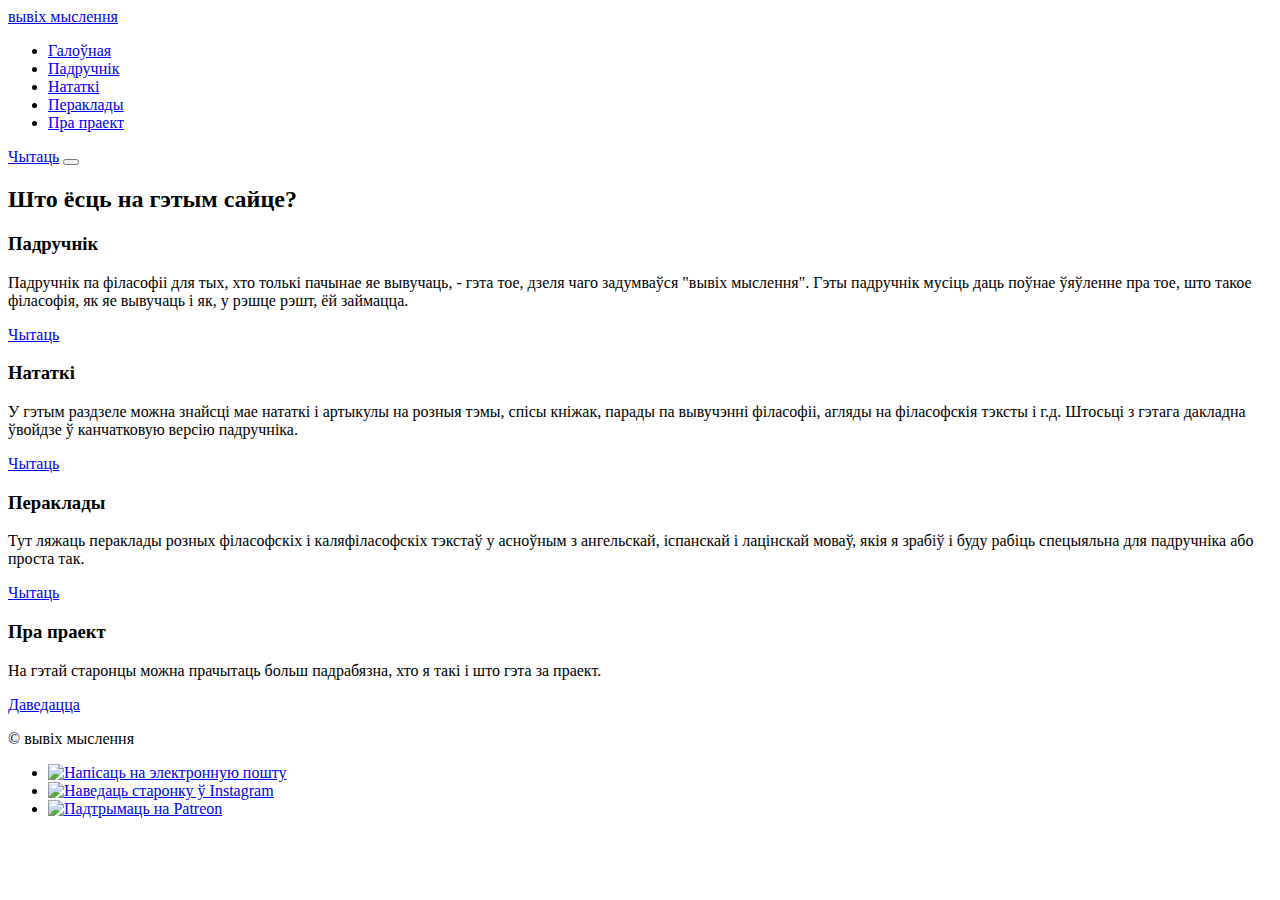
==== index.html @ 7fcd25c3 "Fix index.html for deploying" ====
<!DOCTYPE html>
<html lang="by">
  <head>
    <meta charset="UTF-8" />
    <meta name="viewport" content="width=device-width, initial-scale=1.0" />
    <title>вывіх мыслення</title>
    <link rel="stylesheet" href="styles.css" />
  </head>
  <body>
    <div class="page-container">
      <header class="header">
        <a class="header-logo link-decoration-none" href="index.html"
          >вывіх мыслення</a
        >
        <nav class="header-menu">
          <ul class="header-menu-list">
            <li class="header-menu-item">
              <a
                class="header-menu-link link-decoration-none is-current"
                href="index.html"
                >Галоўная</a
              >
            </li>
            <li class="header-menu-item">
              <a
                class="header-menu-link link-decoration-none"
                href="handbook.html"
                >Падручнік</a
              >
            </li>
            <li class="header-menu-item">
              <a class="header-menu-link link-decoration-none" href="notes.html"
                >Нататкі</a
              >
            </li>
            <li class="header-menu-item">
              <a
                class="header-menu-link link-decoration-none"
                href="translations.html"
                >Пераклады</a
              >
            </li>
            <li class="header-menu-item">
              <a class="header-menu-link link-decoration-none" href="about.html"
                >Пра праект</a
              >
            </li>
          </ul>
        </nav>
        <div class="header-actions">
          <a class="read-button read-button-white" href="./handbook.html"
            >Чытаць</a
          >
          <button class="header-burger-button" type="button">
            <span class="header-burger-button-line"></span>
            <span class="header-burger-button-line"></span>
            <span class="header-burger-button-line"></span>
          </button>
        </div>
      </header>
      <main class="container main-container">
        <h2 class="page-title">Што ёсць на гэтым сайце?</h2>
        <section class="card-field">
          <article class="content-card">
            <h3>Падручнік</h3>
            <p>
              Падручнік па філасофіі для тых, хто толькі пачынае яе вывучаць, -
              гэта тое, дзеля чаго задумваўся "вывіх мыслення". Гэты падручнік
              мусіць даць поўнае ўяўленне пра тое, што такое філасофія, як яе
              вывучаць і як, у рэшце рэшт, ёй займацца.
            </p>
            <a class="read-button" href="./handbook.html">Чытаць</a>
          </article>
          <article class="content-card">
            <h3>Нататкі</h3>
            <p>
              У гэтым раздзеле можна знайсці мае нататкі і артыкулы на розныя
              тэмы, спісы кніжак, парады па вывучэнні філасофіі, агляды на
              філасофскія тэксты і г.д. Штосьці з гэтага дакладна ўвойдзе ў
              канчатковую версію падручніка.
            </p>
            <a class="read-button" href="./notes.html">Чытаць</a>
          </article>
          <article class="content-card">
            <h3>Пераклады</h3>
            <p>
              Тут ляжаць пераклады розных філасофскіх і каляфіласофскіх тэкстаў
              у асноўным з ангельскай, іспанскай і лацінскай моваў, якія я
              зрабіў і буду рабіць спецыяльна для падручніка або проста так.
            </p>
            <a class="read-button" href="./translations.html">Чытаць</a>
          </article>
          <article class="content-card">
            <h3>Пра праект</h3>
            <p>
              На гэтай старонцы можна прачытаць больш падрабязна, хто я такі і
              што гэта за праект.
            </p>
            <a class="read-button" href="./about.html">Даведацца</a>
          </article>
        </section>
      </main>
      <footer class="footer">
        <p class="copyright">&copy вывіх мыслення</p>
        <ul class="footer-menu-list">
          <li>
            <a href="mailto:jauhien.k@gmail.com"
              ><img
                class="contacts-icon"
                src="./images/email-icon.svg"
                alt="Напісаць на электронную пошту"
                width="40"
                height="40"
            /></a>
          </li>
          <li>
            <a
              href="https://www.instagram.com/luxation.of.thinking"
              target="_blank"
              ><img
                src="./images/instagram-icon.svg"
                alt="Наведаць старонку ў Instagram"
                width="40"
                height="40"
            /></a>
          </li>
          <li>
            <a
              href="https://www.patreon.com/luxation_of_thinking"
              target="_blank"
              ><img
                src="./images/patreon-icon.svg"
                alt="Падтрымаць на Patreon"
                width="35"
                height="35"
            /></a>
          </li>
        </ul>
      </footer>
    </div>
  </body>
</html>
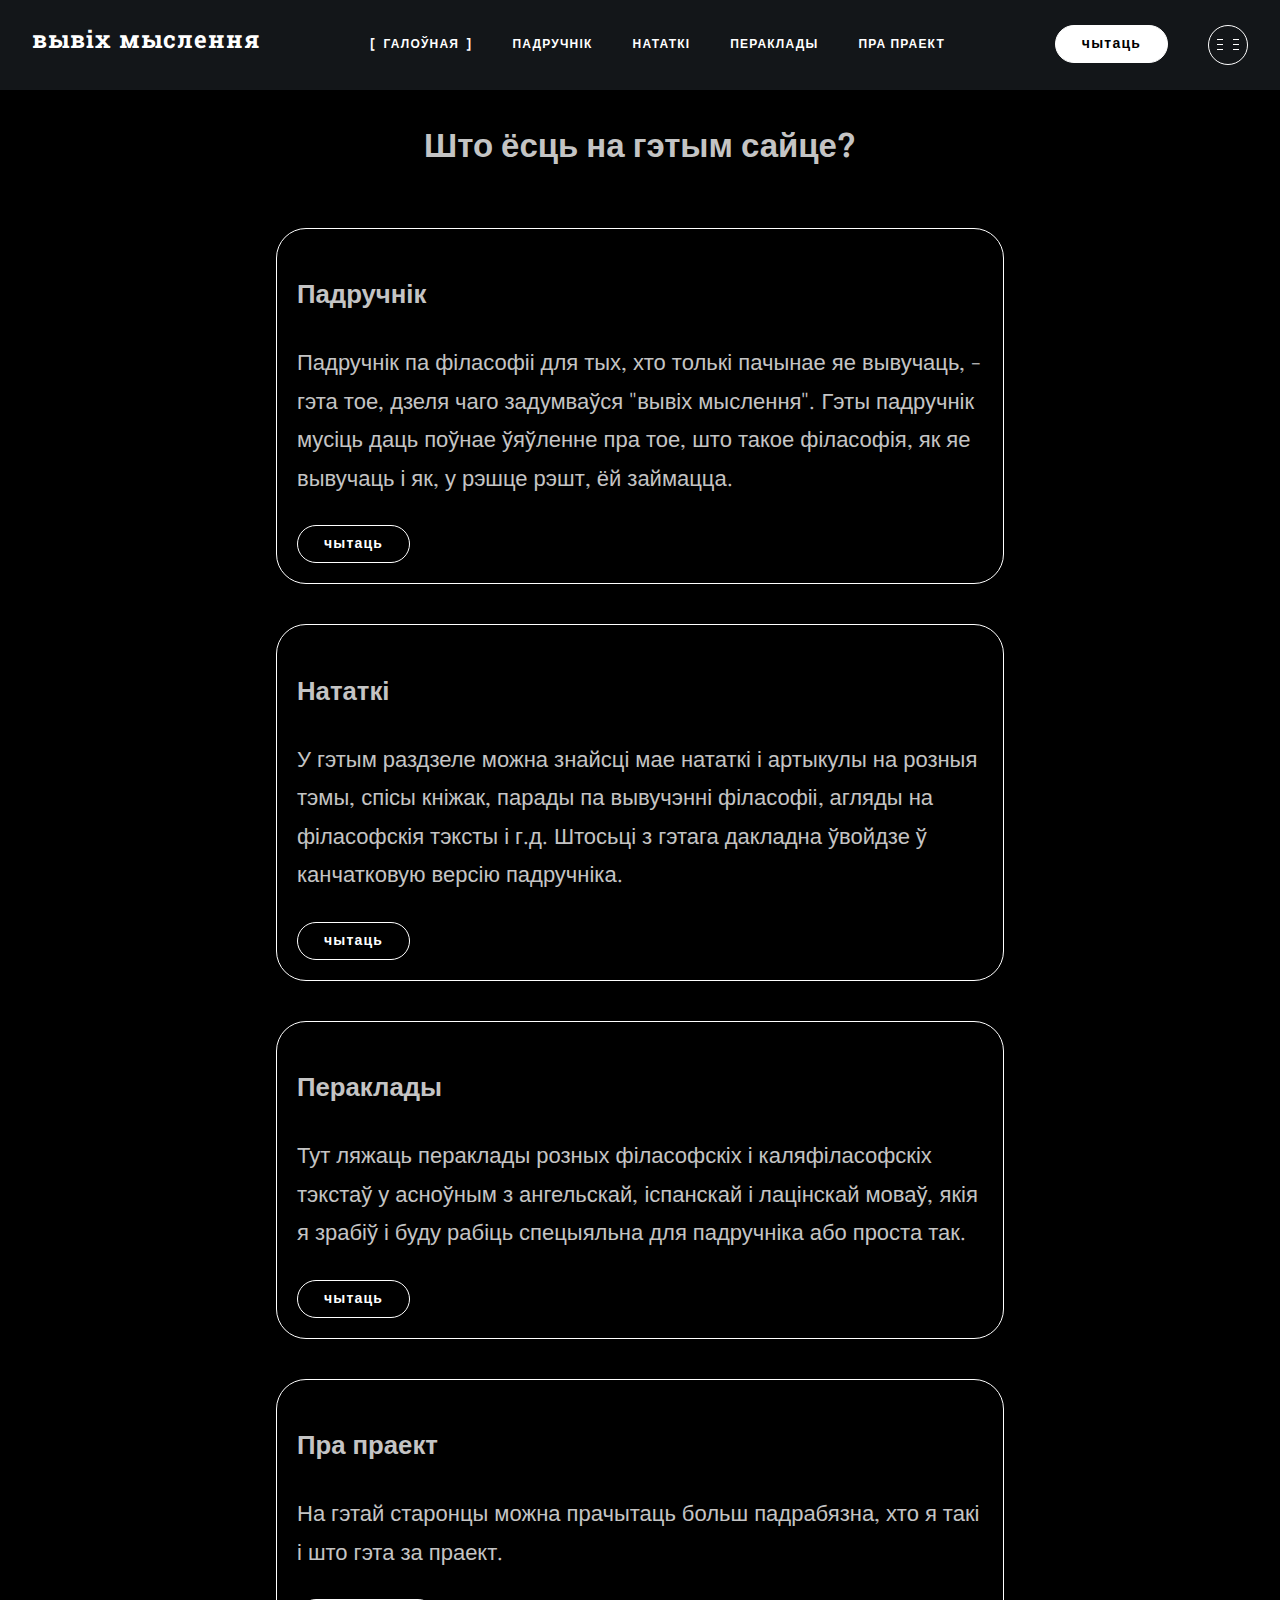
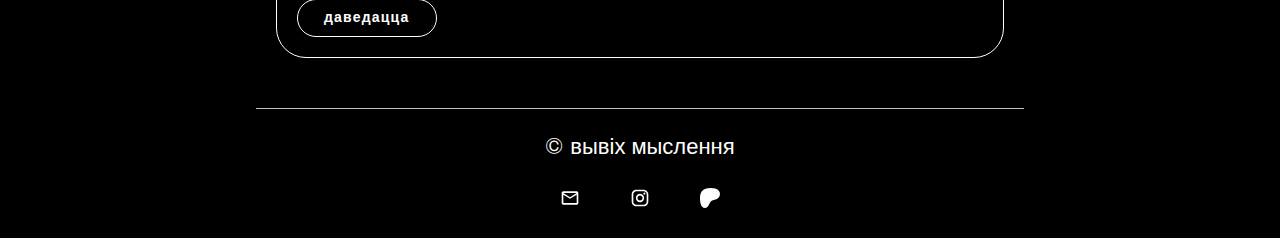
==== commit d61dd051: "Fixed problem with links on index.html" ====
--- a/index.html
+++ b/index.html
@@ -4,12 +4,12 @@
     <meta charset="UTF-8" />
     <meta name="viewport" content="width=device-width, initial-scale=1.0" />
     <title>вывіх мыслення</title>
-    <link rel="stylesheet" href="styles.css" />
+    <link rel="stylesheet" href="./src/styles.css" />
   </head>
   <body>
     <div class="page-container">
       <header class="header">
-        <a class="header-logo link-decoration-none" href="index.html"
+        <a class="header-logo link-decoration-none" href="./index.html"
           >вывіх мыслення</a
         >
         <nav class="header-menu">
@@ -17,38 +17,42 @@
             <li class="header-menu-item">
               <a
                 class="header-menu-link link-decoration-none is-current"
-                href="index.html"
+                href="./index.html"
                 >Галоўная</a
               >
             </li>
             <li class="header-menu-item">
               <a
                 class="header-menu-link link-decoration-none"
-                href="handbook.html"
+                href="./src/handbook.html"
                 >Падручнік</a
               >
             </li>
             <li class="header-menu-item">
-              <a class="header-menu-link link-decoration-none" href="notes.html"
+              <a
+                class="header-menu-link link-decoration-none"
+                href="./src/notes.html"
                 >Нататкі</a
               >
             </li>
             <li class="header-menu-item">
               <a
                 class="header-menu-link link-decoration-none"
-                href="translations.html"
+                href="./src/translations.html"
                 >Пераклады</a
               >
             </li>
             <li class="header-menu-item">
-              <a class="header-menu-link link-decoration-none" href="about.html"
+              <a
+                class="header-menu-link link-decoration-none"
+                href="./src/about.html"
                 >Пра праект</a
               >
             </li>
           </ul>
         </nav>
         <div class="header-actions">
-          <a class="read-button read-button-white" href="./handbook.html"
+          <a class="read-button read-button-white" href="./src/handbook.html"
             >Чытаць</a
           >
           <button class="header-burger-button" type="button">
@@ -69,7 +73,7 @@
               мусіць даць поўнае ўяўленне пра тое, што такое філасофія, як яе
               вывучаць і як, у рэшце рэшт, ёй займацца.
             </p>
-            <a class="read-button" href="./handbook.html">Чытаць</a>
+            <a class="read-button" href="./src/handbook.html">Чытаць</a>
           </article>
           <article class="content-card">
             <h3>Нататкі</h3>
@@ -79,7 +83,7 @@
               філасофскія тэксты і г.д. Штосьці з гэтага дакладна ўвойдзе ў
               канчатковую версію падручніка.
             </p>
-            <a class="read-button" href="./notes.html">Чытаць</a>
+            <a class="read-button" href="./src/notes.html">Чытаць</a>
           </article>
           <article class="content-card">
             <h3>Пераклады</h3>
@@ -88,7 +92,7 @@
               у асноўным з ангельскай, іспанскай і лацінскай моваў, якія я
               зрабіў і буду рабіць спецыяльна для падручніка або проста так.
             </p>
-            <a class="read-button" href="./translations.html">Чытаць</a>
+            <a class="read-button" href="./src/translations.html">Чытаць</a>
           </article>
           <article class="content-card">
             <h3>Пра праект</h3>
@@ -96,7 +100,7 @@
               На гэтай старонцы можна прачытаць больш падрабязна, хто я такі і
               што гэта за праект.
             </p>
-            <a class="read-button" href="./about.html">Даведацца</a>
+            <a class="read-button" href="./src/about.html">Даведацца</a>
           </article>
         </section>
       </main>
@@ -107,7 +111,7 @@
             <a href="mailto:jauhien.k@gmail.com"
               ><img
                 class="contacts-icon"
-                src="./images/email-icon.svg"
+                src="./src/images/email-icon.svg"
                 alt="Напісаць на электронную пошту"
                 width="40"
                 height="40"
@@ -118,7 +122,7 @@
               href="https://www.instagram.com/luxation.of.thinking"
               target="_blank"
               ><img
-                src="./images/instagram-icon.svg"
+                src="./src/images/instagram-icon.svg"
                 alt="Наведаць старонку ў Instagram"
                 width="40"
                 height="40"
@@ -129,7 +133,7 @@
               href="https://www.patreon.com/luxation_of_thinking"
               target="_blank"
               ><img
-                src="./images/patreon-icon.svg"
+                src="./src/images/patreon-icon.svg"
                 alt="Падтрымаць на Patreon"
                 width="35"
                 height="35"
--- a/src/styles.css
+++ b/src/styles.css
@@ -0,0 +1,418 @@
+@font-face {
+  font-family: 'Epilogue';
+  src: url(./fonts/Epilogue-Regular.woff2) format('woff2');
+  font-weight: 300;
+  font-style: normal;
+  font-display: swap;
+}
+
+@font-face {
+  font-family: 'Epilogue';
+  src: url(./fonts/Epilogue-Bold.woff2) format('woff2');
+  font-weight: 700;
+  font-style: normal;
+  font-display: swap;
+}
+
+@font-face {
+  font-family: 'Roboto Slab';
+  src: url(./fonts/RobotoSlab-Bold.woff2) format('woff2');
+  font-weight: 700;
+  font-style: normal;
+  font-display: swap;
+}
+
+/* styles normalization */
+
+*,
+*::before,
+*::after {
+  box-sizing: border-box;
+}
+
+:where(ul, ol):where([class]) {
+  padding-left: 0;
+}
+
+body,
+:where(blockquote, figure):where([class]) {
+  margin: 0;
+}
+
+:where(h1, h2, h3, h4, h5, h6, p, ul, ol, dl):where([class]) {
+  margin-block: 0;
+}
+
+:where(dd[class]) {
+  margin-left: 0;
+}
+
+:where(fieldset[class]) {
+  margin-left: 0;
+  padding: 0;
+  border: none;
+}
+
+:where(ul[class]) {
+  list-style: none;
+}
+
+p {
+  --paragraphMarginBottom: 24px;
+
+  margin-block: 0;
+}
+
+p:where(:not([class]):not(:last-child)) {
+  margin-bottom: var(--paragraphMarginBottom);
+}
+
+img {
+  display: block;
+  max-width: 100%;
+}
+
+input,
+textarea,
+select,
+button {
+  font: inherit;
+}
+
+html {
+  height: 100%;
+}
+
+html,
+:has(:target) {
+  scroll-behavior: smooth;
+}
+
+body {
+  min-height: 100%;
+  line-height: 1.5;
+}
+
+svg *[fill] {
+  fill: currentColor;
+}
+svg *[stroke] {
+  stroke: currentColor;
+}
+
+svg * {
+  transition-property: fill, stroke;
+}
+
+@media (prefers-reduced-motion: reduce) {
+  * {
+    animation-duration: 0.01ms !important;
+    animation-iteration-count: 1 !important;
+    transition-duration: 0.01ms !important;
+    scroll-behavior: auto !important;
+  }
+}
+
+/* styles normalization end */
+
+:root {
+  --color-dark: #000;
+  --color-dark-alternate: #131619;
+  --color-light: #fff;
+  --color-dark-gray: #404040;
+  --color-light-gray: #c4c4c4;
+
+  --border-radius: 30px;
+  --border: 1px solid var(--color-light);
+
+  --font-family-base: 'Epilogue', sans-serif;
+
+  --container-width: 1300px;
+
+  --transition-duration: 0.2;
+}
+
+body {
+  font-family: var(--font-family-base);
+  font-weight: 300;
+  font-size: 22px;
+  line-height: 1.75;
+  color: var(--color-light);
+  background-color: var(--color-dark);
+}
+
+a,
+button {
+  transition-duration: var(--transition-duration);
+}
+
+a {
+  color: var(--color-light);
+}
+
+.link-decoration-none {
+  text-decoration: none;
+}
+
+h1::selection,
+h2::selection,
+h3::selection,
+h4::selection,
+h5::selection,
+h6::selection,
+a::selection,
+p::selection {
+  background-color: var(--color-light-gray);
+}
+
+.header {
+  display: flex;
+  justify-content: space-between;
+  align-items: baseline;
+  column-gap: 20px;
+  padding-inline: 32px;
+  background-color: var(--color-dark-alternate);
+}
+
+.header-logo {
+  font-family: 'Roboto Slab';
+  font-size: 24px;
+  letter-spacing: 1.1px;
+  white-space: nowrap;
+}
+
+.header-menu-list {
+  display: flex;
+  column-gap: 40px;
+}
+
+.header-menu-link {
+  display: inline-flex;
+  height: 90px;
+  align-items: center;
+  column-gap: 7px;
+  text-transform: uppercase;
+  white-space: nowrap;
+  font-size: 12px;
+  font-weight: 700;
+  letter-spacing: 1.2px;
+}
+
+.header-menu-link.is-current::before {
+  content: '[';
+}
+
+.header-menu-link.is-current::after {
+  content: ']';
+}
+
+.header-actions {
+  display: flex;
+  column-gap: 40px;
+}
+
+.read-button {
+  display: inline-flex;
+  align-items: center;
+  height: 38px;
+  padding-inline: 26px;
+  font-size: 14px;
+  font-weight: 700;
+  line-height: 2;
+  letter-spacing: 1.2px;
+  text-transform: lowercase;
+  text-decoration: none;
+  border: var(--border);
+  border-radius: var(--border-radius);
+  flex: 1;
+}
+
+.read-button-white {
+  color: var(--color-dark);
+  background-color: var(--color-light);
+}
+
+.header-burger-button {
+  display: inline-flex;
+  flex-direction: column;
+  justify-content: center;
+  row-gap: 4px;
+  width: 40px;
+  height: 40px;
+  padding-left: 8px;
+  color: var(--color-light);
+  background-color: transparent;
+  border: var(--border);
+  border-radius: var(--border-radius);
+}
+
+.header-burger-button-line {
+  width: 6px;
+  height: 1px;
+  background-color: currentColor;
+  box-shadow: 16px 0 0 currentColor;
+}
+
+.page-title {
+  text-align: center;
+  margin-block: 30px;
+}
+
+.centered-text {
+  text-align: center;
+  margin-block: 20px;
+}
+
+.base-list {
+  list-style: none;
+}
+
+.page-container {
+  display: flex;
+  flex-direction: column;
+  min-height: 100vh;
+}
+
+.container {
+  margin-inline: auto;
+  padding-inline: auto;
+  width: 60%;
+  color: var(--color-light-gray);
+}
+
+.main-container {
+  flex: 1;
+  border-bottom: 1px solid var(--color-light-gray);
+  padding-bottom: 30px;
+}
+
+.about {
+  display: flex;
+  flex-direction: column;
+  align-items: center;
+  justify-content: center;
+  text-align: center;
+  margin: 50px;
+}
+
+.card-field {
+  display: flex;
+  flex-direction: column;
+  justify-content: center;
+}
+
+.content-card {
+  border: var(--border);
+  border-radius: var(--border-radius);
+  padding: 20px;
+  margin: 20px;
+}
+
+.rounded-image {
+  border-radius: 50%;
+  min-width: 300px;
+  width: 300px;
+  height: 300px;
+  border: 3px solid var(--color-light-gray);
+}
+
+.footer {
+  display: flex;
+  flex-direction: column;
+  justify-content: center;
+  align-items: center;
+  padding-block: 20px 30px;
+}
+
+.footer-menu-list {
+  display: flex;
+  justify-content: center;
+  align-items: center;
+  column-gap: 50px;
+}
+
+.copyright {
+  font-size: 22px;
+  margin-bottom: 20px;
+}
+
+.footer img {
+  width: 20px;
+  height: 20px;
+}
+
+@media (max-width: 1024px) {
+  .header {
+    flex-wrap: wrap;
+    row-gap: 10px;
+    padding-top: 20px;
+    padding-inline: 15px;
+  }
+
+  .header-menu {
+    order: 1;
+    flex-basis: 100%;
+  }
+
+  .header-menu-link {
+    height: 50px;
+  }
+
+  .container {
+    width: 80%;
+  }
+}
+
+@media (hover: hover) {
+  .read-button-white:hover {
+    color: var(--color-dark);
+    background-color: var(--color-light-gray);
+  }
+
+  .read-button:hover {
+    border-color: var(--color-light-gray);
+    transform: scale(1.1);
+  }
+
+  .header-burger-button:hover {
+    color: var(--color-light-gray);
+    border-color: currentColor;
+  }
+
+  a:hover {
+    color: var(--color-light-gray);
+  }
+}
+
+@media (max-width: 767px) {
+  body {
+    font-size: 16px;
+  }
+
+  .header {
+    padding: 10px;
+  }
+
+  .header-menu-list {
+    flex-wrap: wrap;
+    align-content: center;
+  }
+
+  .header-menu-link {
+    height: 32px;
+  }
+
+  .header-actions {
+    column-gap: 15px;
+  }
+
+  .header-read-reference {
+    padding-inline: 18px;
+  }
+
+  .copyright {
+    font-size: 18px;
+    color: var(--color-light);
+    margin-bottom: 15px;
+  }
+}
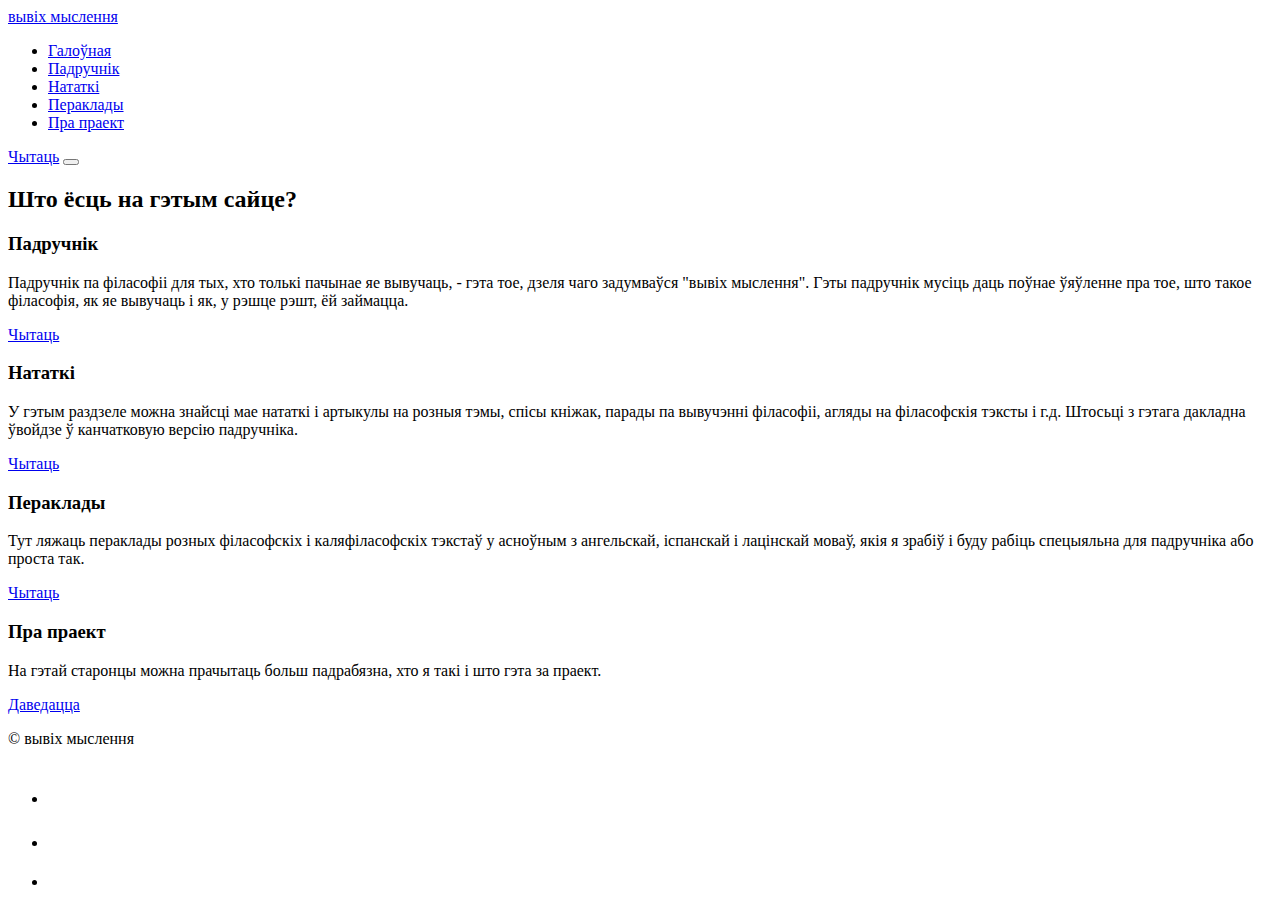
==== commit 2a14aea1: "wip" ====
--- a/index.html
+++ b/index.html
@@ -4,7 +4,7 @@
     <meta charset="UTF-8" />
     <meta name="viewport" content="width=device-width, initial-scale=1.0" />
     <title>вывіх мыслення</title>
-    <link rel="stylesheet" href="./src/styles.css" />
+    <link rel="stylesheet" href="/luxation-of-thinking/src/styles.css" />
   </head>
   <body>
     <div class="page-container">
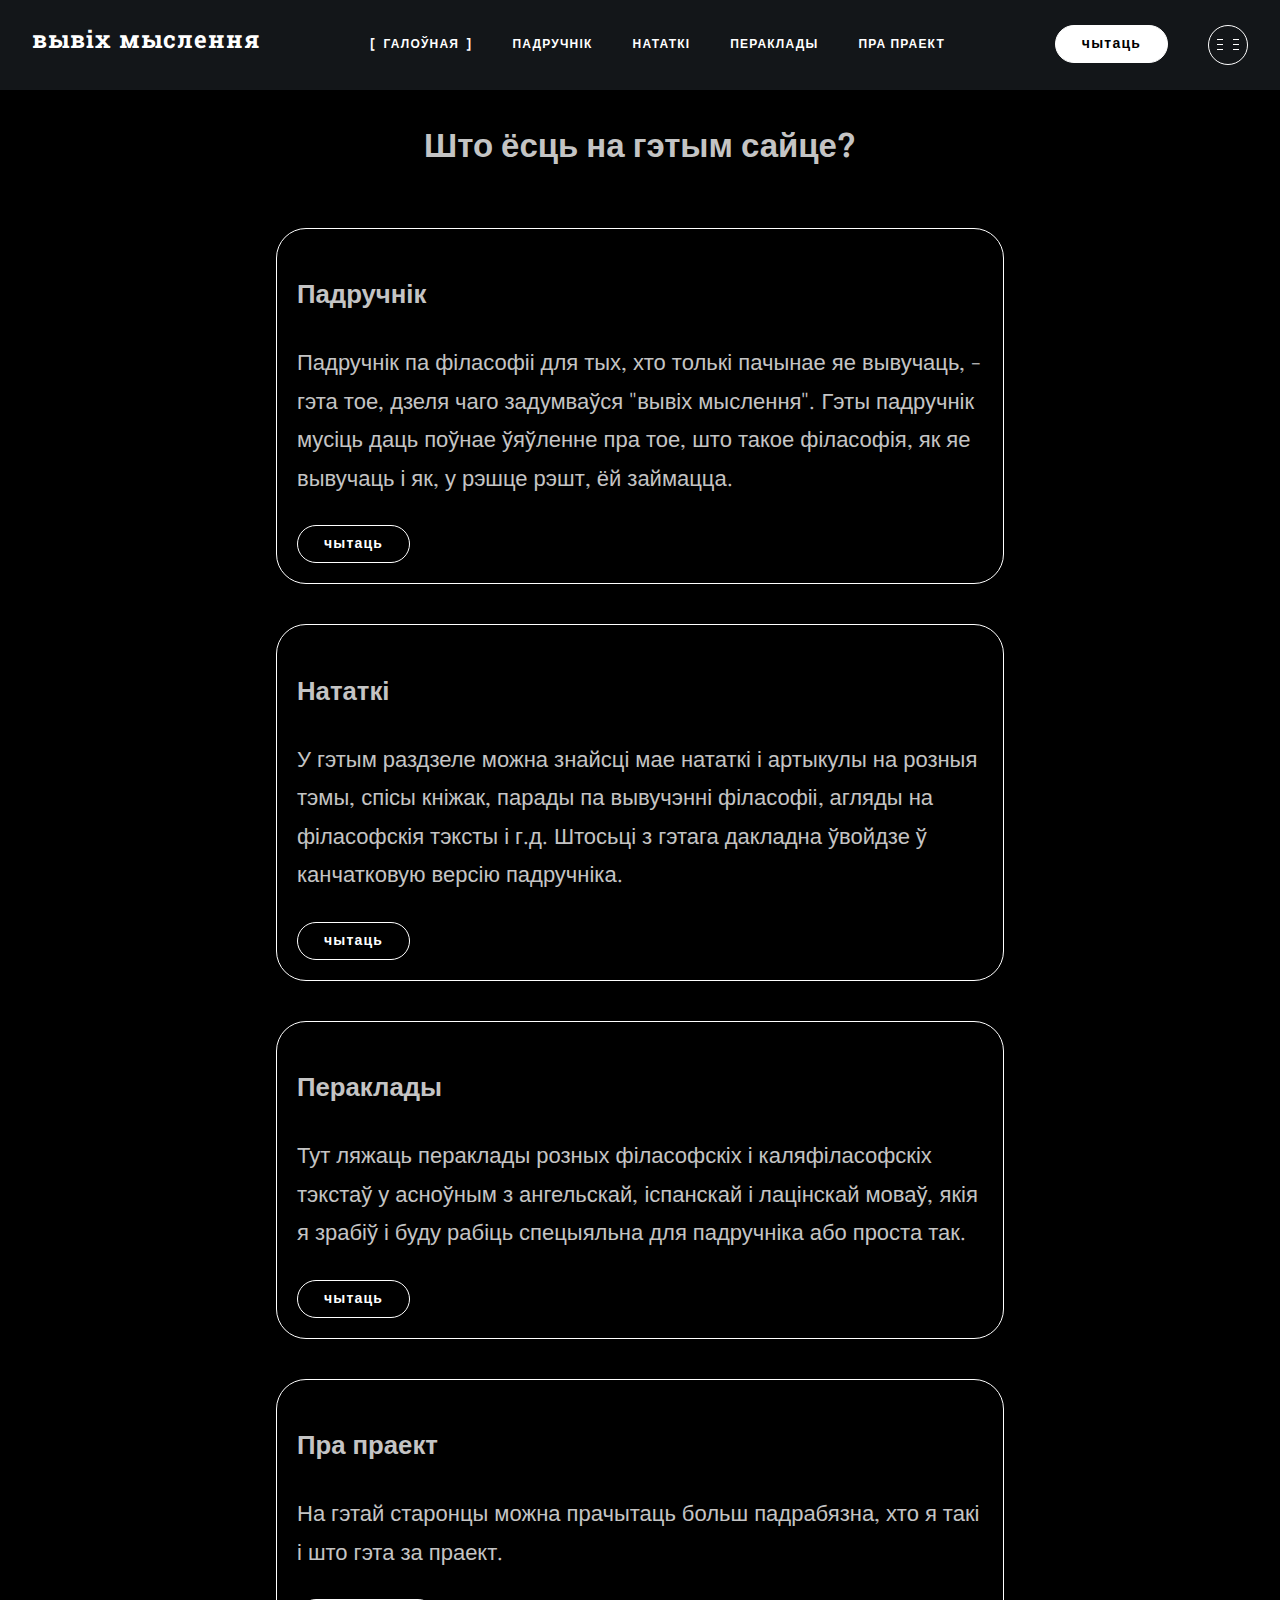
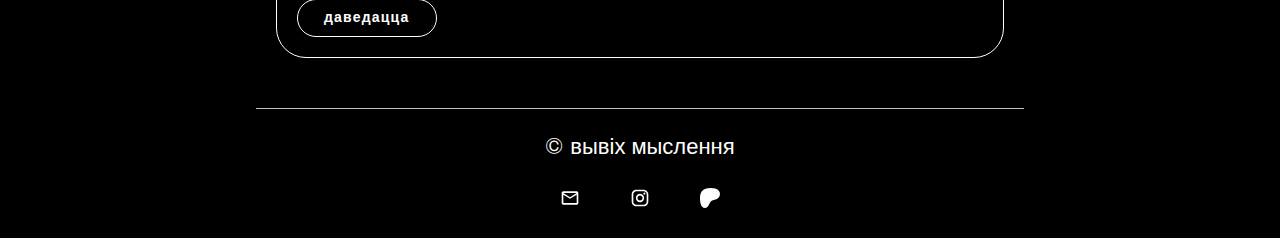
==== commit 63a82db6: "wip" ====
--- a/index.html
+++ b/index.html
@@ -4,7 +4,7 @@
     <meta charset="UTF-8" />
     <meta name="viewport" content="width=device-width, initial-scale=1.0" />
     <title>вывіх мыслення</title>
-    <link rel="stylesheet" href="/luxation-of-thinking/src/styles.css" />
+    <link rel="stylesheet" href="./src/styles.css" />
   </head>
   <body>
     <div class="page-container">
--- a/src/styles.css
+++ b/src/styles.css
@@ -0,0 +1,418 @@
+@font-face {
+  font-family: 'Epilogue';
+  src: url(./fonts/Epilogue-Regular.woff2) format('woff2');
+  font-weight: 300;
+  font-style: normal;
+  font-display: swap;
+}
+
+@font-face {
+  font-family: 'Epilogue';
+  src: url(./fonts/Epilogue-Bold.woff2) format('woff2');
+  font-weight: 700;
+  font-style: normal;
+  font-display: swap;
+}
+
+@font-face {
+  font-family: 'Roboto Slab';
+  src: url(./fonts/RobotoSlab-Bold.woff2) format('woff2');
+  font-weight: 700;
+  font-style: normal;
+  font-display: swap;
+}
+
+/* styles normalization */
+
+*,
+*::before,
+*::after {
+  box-sizing: border-box;
+}
+
+:where(ul, ol):where([class]) {
+  padding-left: 0;
+}
+
+body,
+:where(blockquote, figure):where([class]) {
+  margin: 0;
+}
+
+:where(h1, h2, h3, h4, h5, h6, p, ul, ol, dl):where([class]) {
+  margin-block: 0;
+}
+
+:where(dd[class]) {
+  margin-left: 0;
+}
+
+:where(fieldset[class]) {
+  margin-left: 0;
+  padding: 0;
+  border: none;
+}
+
+:where(ul[class]) {
+  list-style: none;
+}
+
+p {
+  --paragraphMarginBottom: 24px;
+
+  margin-block: 0;
+}
+
+p:where(:not([class]):not(:last-child)) {
+  margin-bottom: var(--paragraphMarginBottom);
+}
+
+img {
+  display: block;
+  max-width: 100%;
+}
+
+input,
+textarea,
+select,
+button {
+  font: inherit;
+}
+
+html {
+  height: 100%;
+}
+
+html,
+:has(:target) {
+  scroll-behavior: smooth;
+}
+
+body {
+  min-height: 100%;
+  line-height: 1.5;
+}
+
+svg *[fill] {
+  fill: currentColor;
+}
+svg *[stroke] {
+  stroke: currentColor;
+}
+
+svg * {
+  transition-property: fill, stroke;
+}
+
+@media (prefers-reduced-motion: reduce) {
+  * {
+    animation-duration: 0.01ms !important;
+    animation-iteration-count: 1 !important;
+    transition-duration: 0.01ms !important;
+    scroll-behavior: auto !important;
+  }
+}
+
+/* styles normalization end */
+
+:root {
+  --color-dark: #000;
+  --color-dark-alternate: #131619;
+  --color-light: #fff;
+  --color-dark-gray: #404040;
+  --color-light-gray: #c4c4c4;
+
+  --border-radius: 30px;
+  --border: 1px solid var(--color-light);
+
+  --font-family-base: 'Epilogue', sans-serif;
+
+  --container-width: 1300px;
+
+  --transition-duration: 0.2;
+}
+
+body {
+  font-family: var(--font-family-base), sans-serif;
+  font-weight: 300;
+  font-size: 22px;
+  line-height: 1.75;
+  color: var(--color-light);
+  background-color: var(--color-dark);
+}
+
+a,
+button {
+  transition-duration: var(--transition-duration);
+}
+
+a {
+  color: var(--color-light);
+}
+
+.link-decoration-none {
+  text-decoration: none;
+}
+
+h1::selection,
+h2::selection,
+h3::selection,
+h4::selection,
+h5::selection,
+h6::selection,
+a::selection,
+p::selection {
+  background-color: var(--color-light-gray);
+}
+
+.header {
+  display: flex;
+  justify-content: space-between;
+  align-items: baseline;
+  column-gap: 20px;
+  padding-inline: 32px;
+  background-color: var(--color-dark-alternate);
+}
+
+.header-logo {
+  font-family: 'Roboto Slab', var(--font-family-base), sans-serif;
+  font-size: 24px;
+  letter-spacing: 1.1px;
+  white-space: nowrap;
+}
+
+.header-menu-list {
+  display: flex;
+  column-gap: 40px;
+}
+
+.header-menu-link {
+  display: inline-flex;
+  height: 90px;
+  align-items: center;
+  column-gap: 7px;
+  text-transform: uppercase;
+  white-space: nowrap;
+  font-size: 12px;
+  font-weight: 700;
+  letter-spacing: 1.2px;
+}
+
+.header-menu-link.is-current::before {
+  content: '[';
+}
+
+.header-menu-link.is-current::after {
+  content: ']';
+}
+
+.header-actions {
+  display: flex;
+  column-gap: 40px;
+}
+
+.read-button {
+  display: inline-flex;
+  align-items: center;
+  height: 38px;
+  padding-inline: 26px;
+  font-size: 14px;
+  font-weight: 700;
+  line-height: 2;
+  letter-spacing: 1.2px;
+  text-transform: lowercase;
+  text-decoration: none;
+  border: var(--border);
+  border-radius: var(--border-radius);
+  flex: 1;
+}
+
+.read-button-white {
+  color: var(--color-dark);
+  background-color: var(--color-light);
+}
+
+.header-burger-button {
+  display: inline-flex;
+  flex-direction: column;
+  justify-content: center;
+  row-gap: 4px;
+  width: 40px;
+  height: 40px;
+  padding-left: 8px;
+  color: var(--color-light);
+  background-color: transparent;
+  border: var(--border);
+  border-radius: var(--border-radius);
+}
+
+.header-burger-button-line {
+  width: 6px;
+  height: 1px;
+  background-color: currentColor;
+  box-shadow: 16px 0 0 currentColor;
+}
+
+.page-title {
+  text-align: center;
+  margin-block: 30px;
+}
+
+.centered-text {
+  text-align: center;
+  margin-block: 20px;
+}
+
+.base-list {
+  list-style: none;
+}
+
+.page-container {
+  display: flex;
+  flex-direction: column;
+  min-height: 100vh;
+}
+
+.container {
+  margin-inline: auto;
+  padding-inline: auto;
+  width: 60%;
+  color: var(--color-light-gray);
+}
+
+.main-container {
+  flex: 1;
+  border-bottom: 1px solid var(--color-light-gray);
+  padding-bottom: 30px;
+}
+
+.about {
+  display: flex;
+  flex-direction: column;
+  align-items: center;
+  justify-content: center;
+  text-align: center;
+  margin: 50px;
+}
+
+.card-field {
+  display: flex;
+  flex-direction: column;
+  justify-content: center;
+}
+
+.content-card {
+  border: var(--border);
+  border-radius: var(--border-radius);
+  padding: 20px;
+  margin: 20px;
+}
+
+.rounded-image {
+  border-radius: 50%;
+  min-width: 300px;
+  width: 300px;
+  height: 300px;
+  border: 3px solid var(--color-light-gray);
+}
+
+.footer {
+  display: flex;
+  flex-direction: column;
+  justify-content: center;
+  align-items: center;
+  padding-block: 20px 30px;
+}
+
+.footer-menu-list {
+  display: flex;
+  justify-content: center;
+  align-items: center;
+  column-gap: 50px;
+}
+
+.copyright {
+  font-size: 22px;
+  margin-bottom: 20px;
+}
+
+.footer img {
+  width: 20px;
+  height: 20px;
+}
+
+@media (max-width: 1024px) {
+  .header {
+    flex-wrap: wrap;
+    row-gap: 10px;
+    padding-top: 20px;
+    padding-inline: 15px;
+  }
+
+  .header-menu {
+    order: 1;
+    flex-basis: 100%;
+  }
+
+  .header-menu-link {
+    height: 50px;
+  }
+
+  .container {
+    width: 80%;
+  }
+}
+
+@media (hover: hover) {
+  .read-button-white:hover {
+    color: var(--color-dark);
+    background-color: var(--color-light-gray);
+  }
+
+  .read-button:hover {
+    border-color: var(--color-light-gray);
+    transform: scale(1.1);
+  }
+
+  .header-burger-button:hover {
+    color: var(--color-light-gray);
+    border-color: currentColor;
+  }
+
+  a:hover {
+    color: var(--color-light-gray);
+  }
+}
+
+@media (max-width: 767px) {
+  body {
+    font-size: 16px;
+  }
+
+  .header {
+    padding: 10px;
+  }
+
+  .header-menu-list {
+    flex-wrap: wrap;
+    align-content: center;
+  }
+
+  .header-menu-link {
+    height: 32px;
+  }
+
+  .header-actions {
+    column-gap: 15px;
+  }
+
+  .header-read-reference {
+    padding-inline: 18px;
+  }
+
+  .copyright {
+    font-size: 18px;
+    color: var(--color-light);
+    margin-bottom: 15px;
+  }
+}
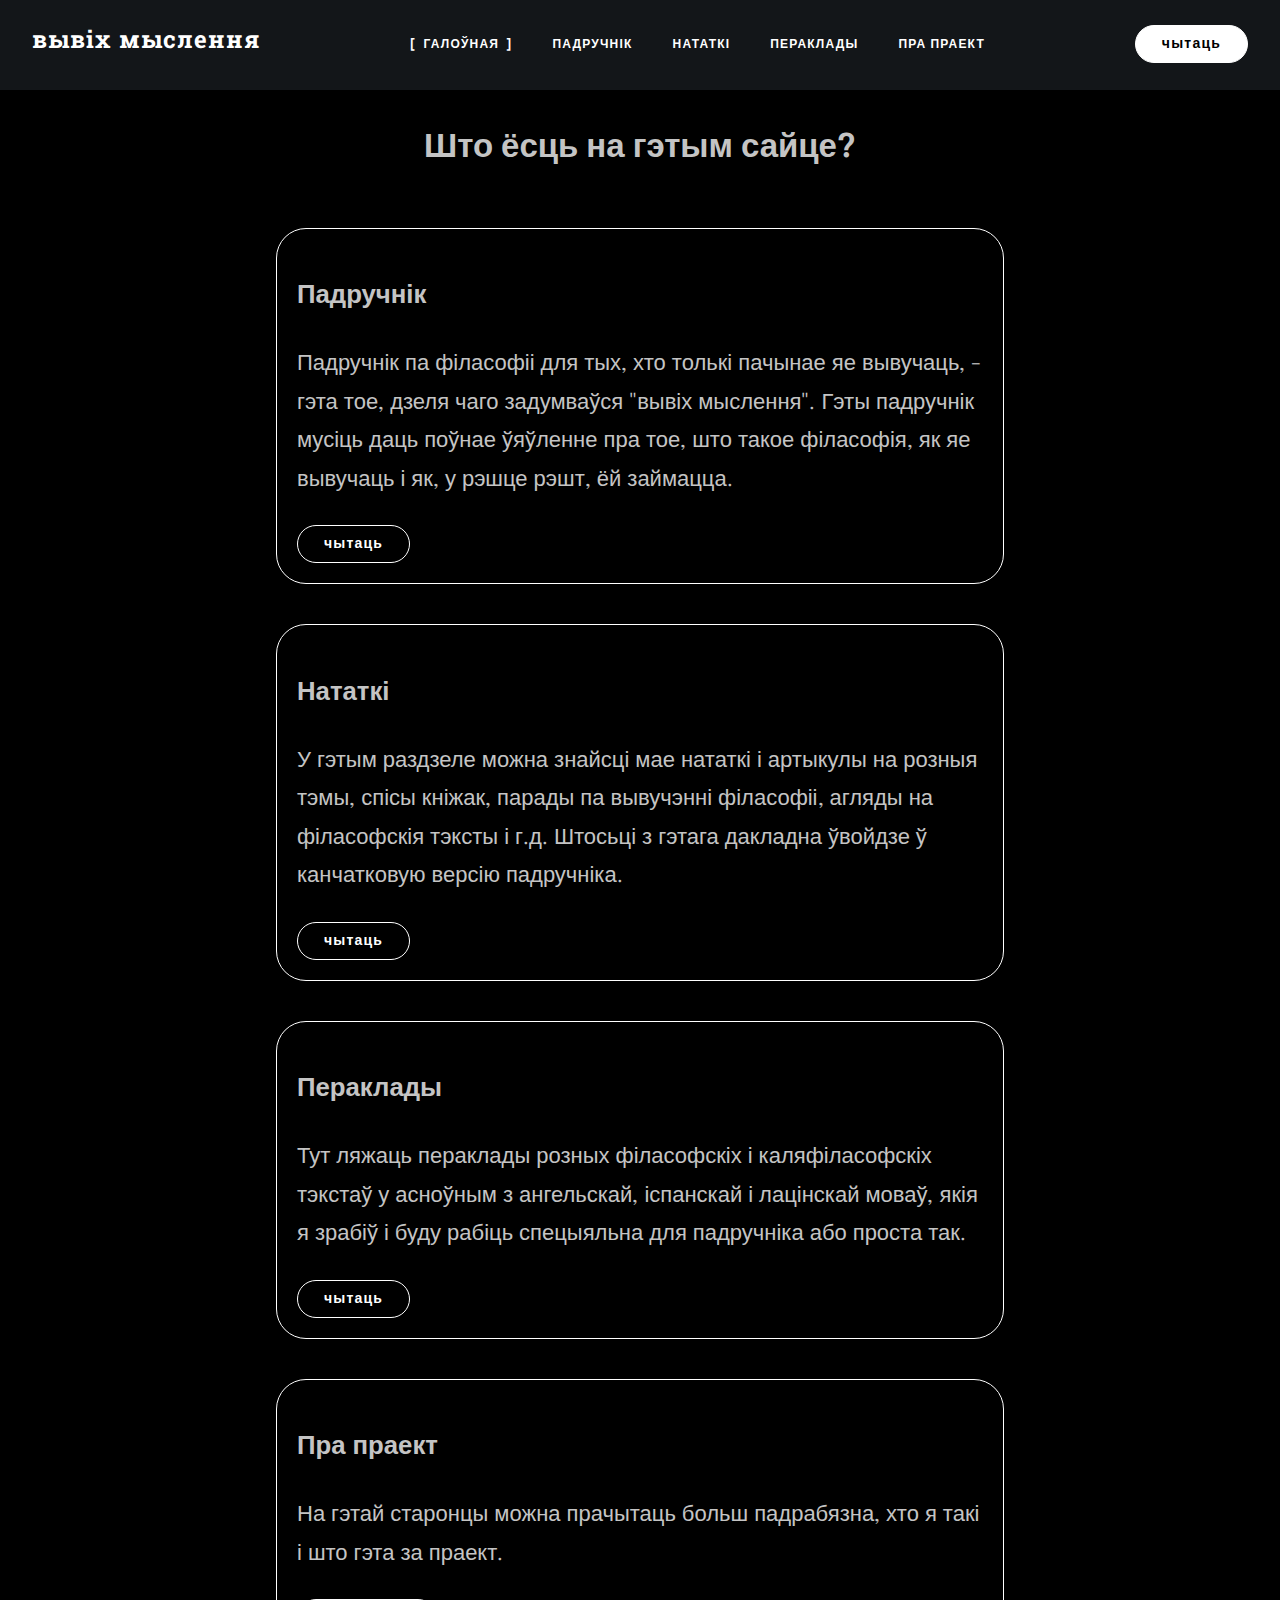
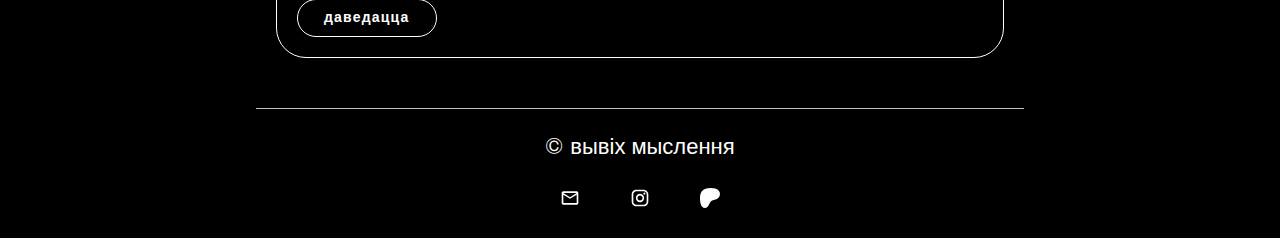
==== commit 6bda9206: "Burger button was removed" ====
--- a/index.html
+++ b/index.html
@@ -1,146 +1,141 @@
-<!DOCTYPE html>
-<html lang="by">
-  <head>
-    <meta charset="UTF-8" />
-    <meta name="viewport" content="width=device-width, initial-scale=1.0" />
-    <title>вывіх мыслення</title>
-    <link rel="stylesheet" href="./src/styles.css" />
-  </head>
-  <body>
-    <div class="page-container">
-      <header class="header">
-        <a class="header-logo link-decoration-none" href="./index.html"
-          >вывіх мыслення</a
-        >
-        <nav class="header-menu">
-          <ul class="header-menu-list">
-            <li class="header-menu-item">
-              <a
-                class="header-menu-link link-decoration-none is-current"
-                href="./index.html"
-                >Галоўная</a
-              >
-            </li>
-            <li class="header-menu-item">
-              <a
-                class="header-menu-link link-decoration-none"
-                href="./src/handbook.html"
-                >Падручнік</a
-              >
-            </li>
-            <li class="header-menu-item">
-              <a
-                class="header-menu-link link-decoration-none"
-                href="./src/notes.html"
-                >Нататкі</a
-              >
-            </li>
-            <li class="header-menu-item">
-              <a
-                class="header-menu-link link-decoration-none"
-                href="./src/translations.html"
-                >Пераклады</a
-              >
-            </li>
-            <li class="header-menu-item">
-              <a
-                class="header-menu-link link-decoration-none"
-                href="./src/about.html"
-                >Пра праект</a
-              >
-            </li>
-          </ul>
-        </nav>
-        <div class="header-actions">
-          <a class="read-button read-button-white" href="./src/handbook.html"
-            >Чытаць</a
-          >
-          <button class="header-burger-button" type="button">
-            <span class="header-burger-button-line"></span>
-            <span class="header-burger-button-line"></span>
-            <span class="header-burger-button-line"></span>
-          </button>
-        </div>
-      </header>
-      <main class="container main-container">
-        <h2 class="page-title">Што ёсць на гэтым сайце?</h2>
-        <section class="card-field">
-          <article class="content-card">
-            <h3>Падручнік</h3>
-            <p>
-              Падручнік па філасофіі для тых, хто толькі пачынае яе вывучаць, -
-              гэта тое, дзеля чаго задумваўся "вывіх мыслення". Гэты падручнік
-              мусіць даць поўнае ўяўленне пра тое, што такое філасофія, як яе
-              вывучаць і як, у рэшце рэшт, ёй займацца.
-            </p>
-            <a class="read-button" href="./src/handbook.html">Чытаць</a>
-          </article>
-          <article class="content-card">
-            <h3>Нататкі</h3>
-            <p>
-              У гэтым раздзеле можна знайсці мае нататкі і артыкулы на розныя
-              тэмы, спісы кніжак, парады па вывучэнні філасофіі, агляды на
-              філасофскія тэксты і г.д. Штосьці з гэтага дакладна ўвойдзе ў
-              канчатковую версію падручніка.
-            </p>
-            <a class="read-button" href="./src/notes.html">Чытаць</a>
-          </article>
-          <article class="content-card">
-            <h3>Пераклады</h3>
-            <p>
-              Тут ляжаць пераклады розных філасофскіх і каляфіласофскіх тэкстаў
-              у асноўным з ангельскай, іспанскай і лацінскай моваў, якія я
-              зрабіў і буду рабіць спецыяльна для падручніка або проста так.
-            </p>
-            <a class="read-button" href="./src/translations.html">Чытаць</a>
-          </article>
-          <article class="content-card">
-            <h3>Пра праект</h3>
-            <p>
-              На гэтай старонцы можна прачытаць больш падрабязна, хто я такі і
-              што гэта за праект.
-            </p>
-            <a class="read-button" href="./src/about.html">Даведацца</a>
-          </article>
-        </section>
-      </main>
-      <footer class="footer">
-        <p class="copyright">&copy вывіх мыслення</p>
-        <ul class="footer-menu-list">
-          <li>
-            <a href="mailto:jauhien.k@gmail.com"
-              ><img
-                class="contacts-icon"
-                src="./src/images/email-icon.svg"
-                alt="Напісаць на электронную пошту"
-                width="40"
-                height="40"
-            /></a>
-          </li>
-          <li>
-            <a
-              href="https://www.instagram.com/luxation.of.thinking"
-              target="_blank"
-              ><img
-                src="./src/images/instagram-icon.svg"
-                alt="Наведаць старонку ў Instagram"
-                width="40"
-                height="40"
-            /></a>
-          </li>
-          <li>
-            <a
-              href="https://www.patreon.com/luxation_of_thinking"
-              target="_blank"
-              ><img
-                src="./src/images/patreon-icon.svg"
-                alt="Падтрымаць на Patreon"
-                width="35"
-                height="35"
-            /></a>
-          </li>
-        </ul>
-      </footer>
-    </div>
-  </body>
-</html>
+<!DOCTYPE html>
+<html lang="by">
+  <head>
+    <meta charset="UTF-8" />
+    <meta name="viewport" content="width=device-width, initial-scale=1.0" />
+    <title>вывіх мыслення</title>
+    <link rel="stylesheet" href="./src/styles.css" />
+  </head>
+  <body>
+    <div class="page-container">
+      <header class="header">
+        <a class="header-logo link-decoration-none" href="./index.html"
+          >вывіх мыслення</a
+        >
+        <nav class="header-menu">
+          <ul class="header-menu-list">
+            <li class="header-menu-item">
+              <a
+                class="header-menu-link link-decoration-none is-current"
+                href="./index.html"
+                >Галоўная</a
+              >
+            </li>
+            <li class="header-menu-item">
+              <a
+                class="header-menu-link link-decoration-none"
+                href="./src/handbook.html"
+                >Падручнік</a
+              >
+            </li>
+            <li class="header-menu-item">
+              <a
+                class="header-menu-link link-decoration-none"
+                href="./src/notes.html"
+                >Нататкі</a
+              >
+            </li>
+            <li class="header-menu-item">
+              <a
+                class="header-menu-link link-decoration-none"
+                href="./src/translations.html"
+                >Пераклады</a
+              >
+            </li>
+            <li class="header-menu-item">
+              <a
+                class="header-menu-link link-decoration-none"
+                href="./src/about.html"
+                >Пра праект</a
+              >
+            </li>
+          </ul>
+        </nav>
+        <div class="header-actions">
+          <a class="read-button read-button-white" href="./src/handbook.html"
+            >Чытаць</a
+          >
+        </div>
+      </header>
+      <main class="container main-container">
+        <h2 class="page-title">Што ёсць на гэтым сайце?</h2>
+        <section class="card-field">
+          <article class="content-card">
+            <h3>Падручнік</h3>
+            <p>
+              Падручнік па філасофіі для тых, хто толькі пачынае яе вывучаць, -
+              гэта тое, дзеля чаго задумваўся "вывіх мыслення". Гэты падручнік
+              мусіць даць поўнае ўяўленне пра тое, што такое філасофія, як яе
+              вывучаць і як, у рэшце рэшт, ёй займацца.
+            </p>
+            <a class="read-button" href="./src/handbook.html">Чытаць</a>
+          </article>
+          <article class="content-card">
+            <h3>Нататкі</h3>
+            <p>
+              У гэтым раздзеле можна знайсці мае нататкі і артыкулы на розныя
+              тэмы, спісы кніжак, парады па вывучэнні філасофіі, агляды на
+              філасофскія тэксты і г.д. Штосьці з гэтага дакладна ўвойдзе ў
+              канчатковую версію падручніка.
+            </p>
+            <a class="read-button" href="./src/notes.html">Чытаць</a>
+          </article>
+          <article class="content-card">
+            <h3>Пераклады</h3>
+            <p>
+              Тут ляжаць пераклады розных філасофскіх і каляфіласофскіх тэкстаў
+              у асноўным з ангельскай, іспанскай і лацінскай моваў, якія я
+              зрабіў і буду рабіць спецыяльна для падручніка або проста так.
+            </p>
+            <a class="read-button" href="./src/translations.html">Чытаць</a>
+          </article>
+          <article class="content-card">
+            <h3>Пра праект</h3>
+            <p>
+              На гэтай старонцы можна прачытаць больш падрабязна, хто я такі і
+              што гэта за праект.
+            </p>
+            <a class="read-button" href="./src/about.html">Даведацца</a>
+          </article>
+        </section>
+      </main>
+      <footer class="footer">
+        <p class="copyright">&copy вывіх мыслення</p>
+        <ul class="footer-menu-list">
+          <li>
+            <a href="mailto:jauhien.k@gmail.com"
+              ><img
+                class="contacts-icon"
+                src="./src/images/email-icon.svg"
+                alt="Напісаць на электронную пошту"
+                width="40"
+                height="40"
+            /></a>
+          </li>
+          <li>
+            <a
+              href="https://www.instagram.com/luxation.of.thinking"
+              target="_blank"
+              ><img
+                src="./src/images/instagram-icon.svg"
+                alt="Наведаць старонку ў Instagram"
+                width="40"
+                height="40"
+            /></a>
+          </li>
+          <li>
+            <a
+              href="https://www.patreon.com/luxation_of_thinking"
+              target="_blank"
+              ><img
+                src="./src/images/patreon-icon.svg"
+                alt="Падтрымаць на Patreon"
+                width="35"
+                height="35"
+            /></a>
+          </li>
+        </ul>
+      </footer>
+    </div>
+  </body>
+</html>
--- a/src/styles.css
+++ b/src/styles.css
@@ -1,418 +1,418 @@
-@font-face {
-  font-family: 'Epilogue';
-  src: url(./fonts/Epilogue-Regular.woff2) format('woff2');
-  font-weight: 300;
-  font-style: normal;
-  font-display: swap;
-}
-
-@font-face {
-  font-family: 'Epilogue';
-  src: url(./fonts/Epilogue-Bold.woff2) format('woff2');
-  font-weight: 700;
-  font-style: normal;
-  font-display: swap;
-}
-
-@font-face {
-  font-family: 'Roboto Slab';
-  src: url(./fonts/RobotoSlab-Bold.woff2) format('woff2');
-  font-weight: 700;
-  font-style: normal;
-  font-display: swap;
-}
-
-/* styles normalization */
-
-*,
-*::before,
-*::after {
-  box-sizing: border-box;
-}
-
-:where(ul, ol):where([class]) {
-  padding-left: 0;
-}
-
-body,
-:where(blockquote, figure):where([class]) {
-  margin: 0;
-}
-
-:where(h1, h2, h3, h4, h5, h6, p, ul, ol, dl):where([class]) {
-  margin-block: 0;
-}
-
-:where(dd[class]) {
-  margin-left: 0;
-}
-
-:where(fieldset[class]) {
-  margin-left: 0;
-  padding: 0;
-  border: none;
-}
-
-:where(ul[class]) {
-  list-style: none;
-}
-
-p {
-  --paragraphMarginBottom: 24px;
-
-  margin-block: 0;
-}
-
-p:where(:not([class]):not(:last-child)) {
-  margin-bottom: var(--paragraphMarginBottom);
-}
-
-img {
-  display: block;
-  max-width: 100%;
-}
-
-input,
-textarea,
-select,
-button {
-  font: inherit;
-}
-
-html {
-  height: 100%;
-}
-
-html,
-:has(:target) {
-  scroll-behavior: smooth;
-}
-
-body {
-  min-height: 100%;
-  line-height: 1.5;
-}
-
-svg *[fill] {
-  fill: currentColor;
-}
-svg *[stroke] {
-  stroke: currentColor;
-}
-
-svg * {
-  transition-property: fill, stroke;
-}
-
-@media (prefers-reduced-motion: reduce) {
-  * {
-    animation-duration: 0.01ms !important;
-    animation-iteration-count: 1 !important;
-    transition-duration: 0.01ms !important;
-    scroll-behavior: auto !important;
-  }
-}
-
-/* styles normalization end */
-
-:root {
-  --color-dark: #000;
-  --color-dark-alternate: #131619;
-  --color-light: #fff;
-  --color-dark-gray: #404040;
-  --color-light-gray: #c4c4c4;
-
-  --border-radius: 30px;
-  --border: 1px solid var(--color-light);
-
-  --font-family-base: 'Epilogue', sans-serif;
-
-  --container-width: 1300px;
-
-  --transition-duration: 0.2;
-}
-
-body {
-  font-family: var(--font-family-base), sans-serif;
-  font-weight: 300;
-  font-size: 22px;
-  line-height: 1.75;
-  color: var(--color-light);
-  background-color: var(--color-dark);
-}
-
-a,
-button {
-  transition-duration: var(--transition-duration);
-}
-
-a {
-  color: var(--color-light);
-}
-
-.link-decoration-none {
-  text-decoration: none;
-}
-
-h1::selection,
-h2::selection,
-h3::selection,
-h4::selection,
-h5::selection,
-h6::selection,
-a::selection,
-p::selection {
-  background-color: var(--color-light-gray);
-}
-
-.header {
-  display: flex;
-  justify-content: space-between;
-  align-items: baseline;
-  column-gap: 20px;
-  padding-inline: 32px;
-  background-color: var(--color-dark-alternate);
-}
-
-.header-logo {
-  font-family: 'Roboto Slab', var(--font-family-base), sans-serif;
-  font-size: 24px;
-  letter-spacing: 1.1px;
-  white-space: nowrap;
-}
-
-.header-menu-list {
-  display: flex;
-  column-gap: 40px;
-}
-
-.header-menu-link {
-  display: inline-flex;
-  height: 90px;
-  align-items: center;
-  column-gap: 7px;
-  text-transform: uppercase;
-  white-space: nowrap;
-  font-size: 12px;
-  font-weight: 700;
-  letter-spacing: 1.2px;
-}
-
-.header-menu-link.is-current::before {
-  content: '[';
-}
-
-.header-menu-link.is-current::after {
-  content: ']';
-}
-
-.header-actions {
-  display: flex;
-  column-gap: 40px;
-}
-
-.read-button {
-  display: inline-flex;
-  align-items: center;
-  height: 38px;
-  padding-inline: 26px;
-  font-size: 14px;
-  font-weight: 700;
-  line-height: 2;
-  letter-spacing: 1.2px;
-  text-transform: lowercase;
-  text-decoration: none;
-  border: var(--border);
-  border-radius: var(--border-radius);
-  flex: 1;
-}
-
-.read-button-white {
-  color: var(--color-dark);
-  background-color: var(--color-light);
-}
-
-.header-burger-button {
-  display: inline-flex;
-  flex-direction: column;
-  justify-content: center;
-  row-gap: 4px;
-  width: 40px;
-  height: 40px;
-  padding-left: 8px;
-  color: var(--color-light);
-  background-color: transparent;
-  border: var(--border);
-  border-radius: var(--border-radius);
-}
-
-.header-burger-button-line {
-  width: 6px;
-  height: 1px;
-  background-color: currentColor;
-  box-shadow: 16px 0 0 currentColor;
-}
-
-.page-title {
-  text-align: center;
-  margin-block: 30px;
-}
-
-.centered-text {
-  text-align: center;
-  margin-block: 20px;
-}
-
-.base-list {
-  list-style: none;
-}
-
-.page-container {
-  display: flex;
-  flex-direction: column;
-  min-height: 100vh;
-}
-
-.container {
-  margin-inline: auto;
-  padding-inline: auto;
-  width: 60%;
-  color: var(--color-light-gray);
-}
-
-.main-container {
-  flex: 1;
-  border-bottom: 1px solid var(--color-light-gray);
-  padding-bottom: 30px;
-}
-
-.about {
-  display: flex;
-  flex-direction: column;
-  align-items: center;
-  justify-content: center;
-  text-align: center;
-  margin: 50px;
-}
-
-.card-field {
-  display: flex;
-  flex-direction: column;
-  justify-content: center;
-}
-
-.content-card {
-  border: var(--border);
-  border-radius: var(--border-radius);
-  padding: 20px;
-  margin: 20px;
-}
-
-.rounded-image {
-  border-radius: 50%;
-  min-width: 300px;
-  width: 300px;
-  height: 300px;
-  border: 3px solid var(--color-light-gray);
-}
-
-.footer {
-  display: flex;
-  flex-direction: column;
-  justify-content: center;
-  align-items: center;
-  padding-block: 20px 30px;
-}
-
-.footer-menu-list {
-  display: flex;
-  justify-content: center;
-  align-items: center;
-  column-gap: 50px;
-}
-
-.copyright {
-  font-size: 22px;
-  margin-bottom: 20px;
-}
-
-.footer img {
-  width: 20px;
-  height: 20px;
-}
-
-@media (max-width: 1024px) {
-  .header {
-    flex-wrap: wrap;
-    row-gap: 10px;
-    padding-top: 20px;
-    padding-inline: 15px;
-  }
-
-  .header-menu {
-    order: 1;
-    flex-basis: 100%;
-  }
-
-  .header-menu-link {
-    height: 50px;
-  }
-
-  .container {
-    width: 80%;
-  }
-}
-
-@media (hover: hover) {
-  .read-button-white:hover {
-    color: var(--color-dark);
-    background-color: var(--color-light-gray);
-  }
-
-  .read-button:hover {
-    border-color: var(--color-light-gray);
-    transform: scale(1.1);
-  }
-
-  .header-burger-button:hover {
-    color: var(--color-light-gray);
-    border-color: currentColor;
-  }
-
-  a:hover {
-    color: var(--color-light-gray);
-  }
-}
-
-@media (max-width: 767px) {
-  body {
-    font-size: 16px;
-  }
-
-  .header {
-    padding: 10px;
-  }
-
-  .header-menu-list {
-    flex-wrap: wrap;
-    align-content: center;
-  }
-
-  .header-menu-link {
-    height: 32px;
-  }
-
-  .header-actions {
-    column-gap: 15px;
-  }
-
-  .header-read-reference {
-    padding-inline: 18px;
-  }
-
-  .copyright {
-    font-size: 18px;
-    color: var(--color-light);
-    margin-bottom: 15px;
-  }
-}
+@font-face {
+  font-family: 'Epilogue';
+  src: url(./fonts/Epilogue-Regular.woff2) format('woff2');
+  font-weight: 300;
+  font-style: normal;
+  font-display: swap;
+}
+
+@font-face {
+  font-family: 'Epilogue';
+  src: url(./fonts/Epilogue-Bold.woff2) format('woff2');
+  font-weight: 700;
+  font-style: normal;
+  font-display: swap;
+}
+
+@font-face {
+  font-family: 'Roboto Slab';
+  src: url(./fonts/RobotoSlab-Bold.woff2) format('woff2');
+  font-weight: 700;
+  font-style: normal;
+  font-display: swap;
+}
+
+/* styles normalization */
+
+*,
+*::before,
+*::after {
+  box-sizing: border-box;
+}
+
+:where(ul, ol):where([class]) {
+  padding-left: 0;
+}
+
+body,
+:where(blockquote, figure):where([class]) {
+  margin: 0;
+}
+
+:where(h1, h2, h3, h4, h5, h6, p, ul, ol, dl):where([class]) {
+  margin-block: 0;
+}
+
+:where(dd[class]) {
+  margin-left: 0;
+}
+
+:where(fieldset[class]) {
+  margin-left: 0;
+  padding: 0;
+  border: none;
+}
+
+:where(ul[class]) {
+  list-style: none;
+}
+
+p {
+  --paragraphMarginBottom: 24px;
+
+  margin-block: 0;
+}
+
+p:where(:not([class]):not(:last-child)) {
+  margin-bottom: var(--paragraphMarginBottom);
+}
+
+img {
+  display: block;
+  max-width: 100%;
+}
+
+input,
+textarea,
+select,
+button {
+  font: inherit;
+}
+
+html {
+  height: 100%;
+}
+
+html,
+:has(:target) {
+  scroll-behavior: smooth;
+}
+
+body {
+  min-height: 100%;
+  line-height: 1.5;
+}
+
+svg *[fill] {
+  fill: currentColor;
+}
+svg *[stroke] {
+  stroke: currentColor;
+}
+
+svg * {
+  transition-property: fill, stroke;
+}
+
+@media (prefers-reduced-motion: reduce) {
+  * {
+    animation-duration: 0.01ms !important;
+    animation-iteration-count: 1 !important;
+    transition-duration: 0.01ms !important;
+    scroll-behavior: auto !important;
+  }
+}
+
+/* styles normalization end */
+
+:root {
+  --color-dark: #000;
+  --color-dark-alternate: #131619;
+  --color-light: #fff;
+  --color-dark-gray: #404040;
+  --color-light-gray: #c4c4c4;
+
+  --border-radius: 30px;
+  --border: 1px solid var(--color-light);
+
+  --font-family-base: 'Epilogue', sans-serif;
+
+  --container-width: 1300px;
+
+  --transition-duration: 0.2;
+}
+
+body {
+  font-family: var(--font-family-base), sans-serif;
+  font-weight: 300;
+  font-size: 22px;
+  line-height: 1.75;
+  color: var(--color-light);
+  background-color: var(--color-dark);
+}
+
+a,
+button {
+  transition-duration: var(--transition-duration);
+}
+
+a {
+  color: var(--color-light);
+}
+
+.link-decoration-none {
+  text-decoration: none;
+}
+
+h1::selection,
+h2::selection,
+h3::selection,
+h4::selection,
+h5::selection,
+h6::selection,
+a::selection,
+p::selection {
+  background-color: var(--color-light-gray);
+}
+
+.header {
+  display: flex;
+  justify-content: space-between;
+  align-items: baseline;
+  column-gap: 20px;
+  padding-inline: 32px;
+  background-color: var(--color-dark-alternate);
+}
+
+.header-logo {
+  font-family: 'Roboto Slab', var(--font-family-base), sans-serif;
+  font-size: 24px;
+  letter-spacing: 1.1px;
+  white-space: nowrap;
+}
+
+.header-menu-list {
+  display: flex;
+  column-gap: 40px;
+}
+
+.header-menu-link {
+  display: inline-flex;
+  height: 90px;
+  align-items: center;
+  column-gap: 7px;
+  text-transform: uppercase;
+  white-space: nowrap;
+  font-size: 12px;
+  font-weight: 700;
+  letter-spacing: 1.2px;
+}
+
+.header-menu-link.is-current::before {
+  content: '[';
+}
+
+.header-menu-link.is-current::after {
+  content: ']';
+}
+
+.header-actions {
+  display: flex;
+  column-gap: 40px;
+}
+
+.read-button {
+  display: inline-flex;
+  align-items: center;
+  height: 38px;
+  padding-inline: 26px;
+  font-size: 14px;
+  font-weight: 700;
+  line-height: 2;
+  letter-spacing: 1.2px;
+  text-transform: lowercase;
+  text-decoration: none;
+  border: var(--border);
+  border-radius: var(--border-radius);
+  flex: 1;
+}
+
+.read-button-white {
+  color: var(--color-dark);
+  background-color: var(--color-light);
+}
+
+.header-burger-button {
+  display: inline-flex;
+  flex-direction: column;
+  justify-content: center;
+  row-gap: 4px;
+  width: 40px;
+  height: 40px;
+  padding-left: 8px;
+  color: var(--color-light);
+  background-color: transparent;
+  border: var(--border);
+  border-radius: var(--border-radius);
+}
+
+.header-burger-button-line {
+  width: 6px;
+  height: 1px;
+  background-color: currentColor;
+  box-shadow: 16px 0 0 currentColor;
+}
+
+.page-title {
+  text-align: center;
+  margin-block: 30px;
+}
+
+.centered-text {
+  text-align: center;
+  margin-block: 20px;
+}
+
+.base-list {
+  list-style: none;
+}
+
+.page-container {
+  display: flex;
+  flex-direction: column;
+  min-height: 100vh;
+}
+
+.container {
+  margin-inline: auto;
+  padding-inline: auto;
+  width: 60%;
+  color: var(--color-light-gray);
+}
+
+.main-container {
+  flex: 1;
+  border-bottom: 1px solid var(--color-light-gray);
+  padding-bottom: 30px;
+}
+
+.about {
+  display: flex;
+  flex-direction: column;
+  align-items: center;
+  justify-content: center;
+  text-align: center;
+  margin: 50px;
+}
+
+.card-field {
+  display: flex;
+  flex-direction: column;
+  justify-content: center;
+}
+
+.content-card {
+  border: var(--border);
+  border-radius: var(--border-radius);
+  padding: 20px;
+  margin: 20px;
+}
+
+.rounded-image {
+  border-radius: 50%;
+  min-width: 300px;
+  width: 300px;
+  height: 300px;
+  border: 3px solid var(--color-light-gray);
+}
+
+.footer {
+  display: flex;
+  flex-direction: column;
+  justify-content: center;
+  align-items: center;
+  padding-block: 20px 30px;
+}
+
+.footer-menu-list {
+  display: flex;
+  justify-content: center;
+  align-items: center;
+  column-gap: 50px;
+}
+
+.copyright {
+  font-size: 22px;
+  margin-bottom: 20px;
+}
+
+.footer img {
+  width: 20px;
+  height: 20px;
+}
+
+@media (max-width: 1024px) {
+  .header {
+    flex-wrap: wrap;
+    row-gap: 10px;
+    padding-top: 20px;
+    padding-inline: 15px;
+  }
+
+  .header-menu {
+    order: 1;
+    flex-basis: 100%;
+  }
+
+  .header-menu-link {
+    height: 50px;
+  }
+
+  .container {
+    width: 80%;
+  }
+}
+
+@media (hover: hover) {
+  .read-button-white:hover {
+    color: var(--color-dark);
+    background-color: var(--color-light-gray);
+  }
+
+  .read-button:hover {
+    border-color: var(--color-light-gray);
+    transform: scale(1.1);
+  }
+
+  .header-burger-button:hover {
+    color: var(--color-light-gray);
+    border-color: currentColor;
+  }
+
+  a:hover {
+    color: var(--color-light-gray);
+  }
+}
+
+@media (max-width: 767px) {
+  body {
+    font-size: 16px;
+  }
+
+  .header {
+    padding: 10px;
+  }
+
+  .header-menu-list {
+    flex-wrap: wrap;
+    align-content: center;
+  }
+
+  .header-menu-link {
+    height: 32px;
+  }
+
+  .header-actions {
+    column-gap: 15px;
+  }
+
+  .header-read-reference {
+    padding-inline: 18px;
+  }
+
+  .copyright {
+    font-size: 18px;
+    color: var(--color-light);
+    margin-bottom: 15px;
+  }
+}
